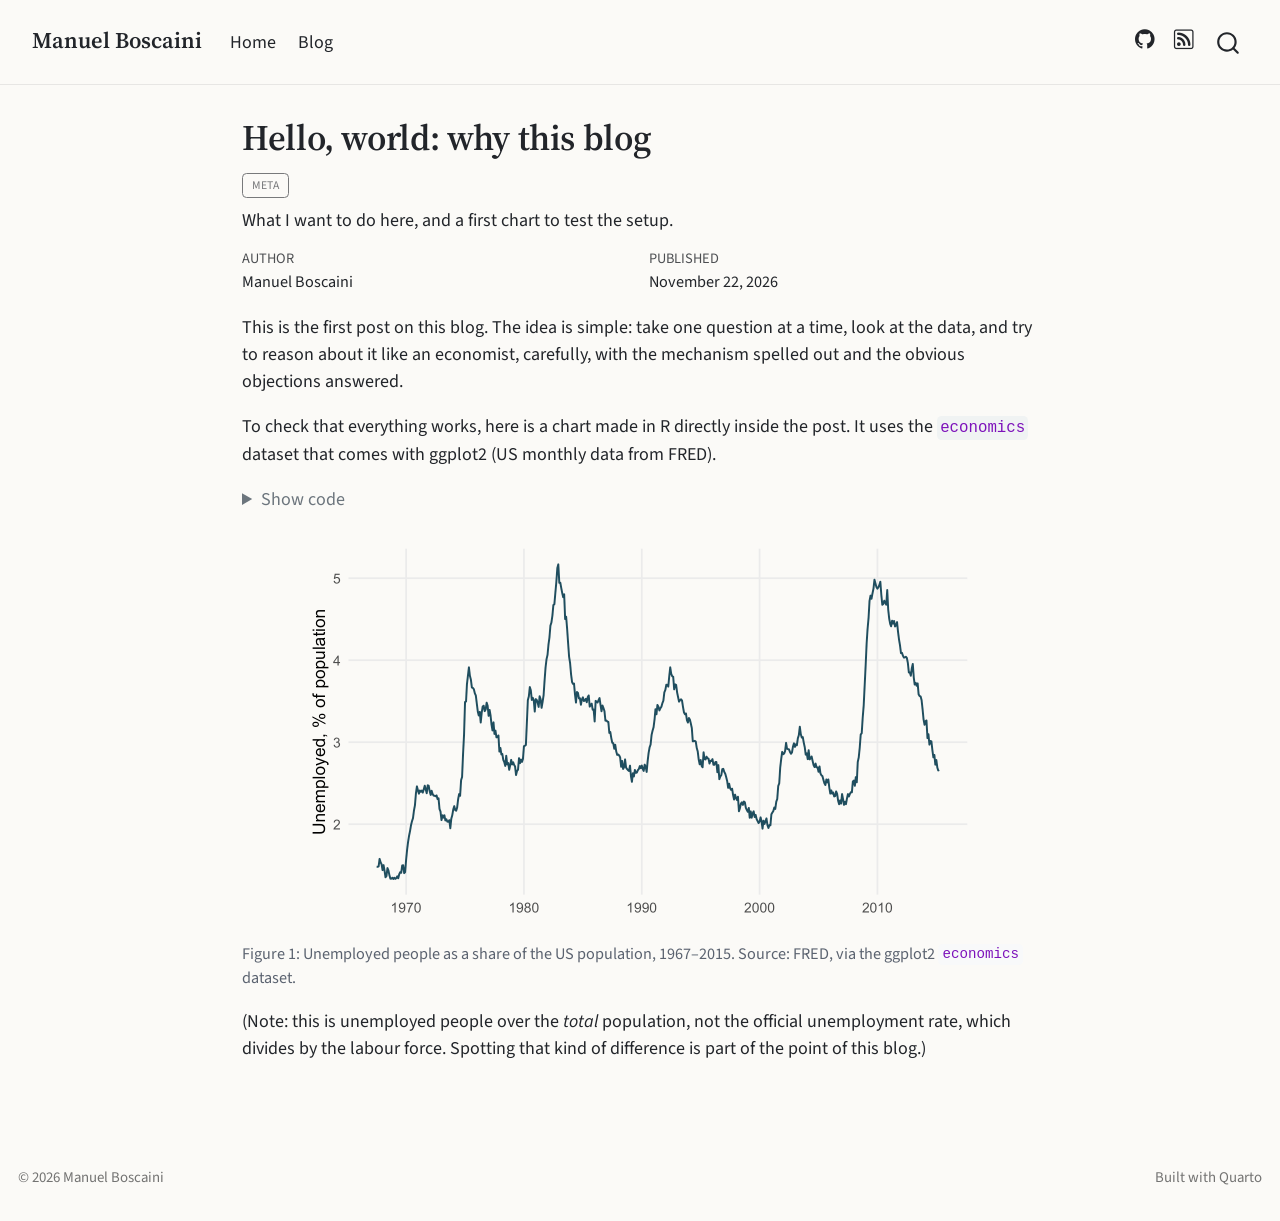
==== posts/2026-11-22-hello-world/index.html @ a225717d "Built site for gh-pages" ====
<!DOCTYPE html>
<html xmlns="http://www.w3.org/1999/xhtml" lang="en" xml:lang="en"><head>

<meta charset="utf-8">
<meta name="generator" content="quarto-1.10.19">

<meta name="viewport" content="width=device-width, initial-scale=1.0, user-scalable=yes">

<meta name="author" content="Manuel Boscaini">
<meta name="dcterms.date" content="2026-11-22">
<meta name="description" content="What I want to do here, and a first chart to test the setup.">

<title>Hello, world: why this blog – Manuel Boscaini</title>
<style>
/* Default styles provided by pandoc.
** See https://pandoc.org/MANUAL.html#variables-for-html for config info.
*/
span.smallcaps{font-variant: small-caps;}
div.columns{display: flex; gap: 1.5em;}
div.column{flex: auto;}
@media screen {
div.columns{gap: min(4vw, 1.5em);}
div.column{overflow-x: auto;}
}
div.hanging-indent{margin-left: 1.5em; text-indent: -1.5em;}
ul.task-list{list-style: none;}
ul.task-list li input[type="checkbox"] {
  width: 0.8em;
  margin: 0 0.8em 0.2em -1em; /* quarto-specific, see https://github.com/quarto-dev/quarto-cli/issues/4556 */ 
  vertical-align: middle;
}
/* CSS for syntax highlighting */
html { -webkit-text-size-adjust: 100%; }
pre > code.sourceCode { white-space: pre; position: relative; }
pre > code.sourceCode > span { display: inline-block; line-height: 1.25; }
pre > code.sourceCode > span:empty { height: 1.2em; }
.sourceCode { overflow: visible; }
code.sourceCode > span { color: inherit; text-decoration: inherit; }
div.sourceCode { margin: 1em 0; }
pre.sourceCode { margin: 0; }
@media screen {
div.sourceCode { overflow: auto; }
}
@media print {
pre > code.sourceCode { white-space: pre-wrap; }
pre > code.sourceCode > span { text-indent: -5em; padding-left: 5em; }
}
pre.numberSource code
  { counter-reset: source-line 0; }
pre.numberSource code > span
  { position: relative; left: -4em; counter-increment: source-line; }
pre.numberSource code > span > a:first-child::before
  { content: counter(source-line);
    position: relative; left: -1em; text-align: right; vertical-align: baseline;
    border: none; display: inline-block;
    -webkit-touch-callout: none; -webkit-user-select: none;
    -khtml-user-select: none; -moz-user-select: none;
    -ms-user-select: none; user-select: none;
    padding: 0 4px; width: 4em;
  }
pre.numberSource { margin-left: 3em;  padding-left: 4px; }
div.sourceCode
  {   }
@media screen {
pre > code.sourceCode > span > a:first-child::before { text-decoration: underline; }
}
</style>


<script src="../../site_libs/quarto-nav/quarto-nav.js"></script>
<script src="../../site_libs/quarto-nav/headroom.min.js"></script>
<script src="../../site_libs/clipboard/clipboard.min.js"></script>
<script src="../../site_libs/quarto-search/autocomplete.umd.js"></script>
<script src="../../site_libs/quarto-search/fuse.min.js"></script>
<script src="../../site_libs/quarto-search/quarto-search.js"></script>
<meta name="quarto:offset" content="../../">
<script src="../../site_libs/quarto-html/quarto.js" type="module"></script>
<script src="../../site_libs/quarto-html/tabsets/tabsets.js" type="module"></script>
<script src="../../site_libs/quarto-html/popper.min.js"></script>
<script src="../../site_libs/quarto-html/tippy.umd.min.js"></script>
<script src="../../site_libs/quarto-html/anchor.min.js"></script>
<link href="../../site_libs/quarto-html/tippy.css" rel="stylesheet">
<link href="../../site_libs/quarto-html/quarto-syntax-highlighting-bf27225e3a48a9273f3daa8f8e829971.css" rel="stylesheet" id="quarto-text-highlighting-styles">
<script src="../../site_libs/bootstrap/bootstrap.min.js"></script>
<link href="../../site_libs/bootstrap/bootstrap-icons.css" rel="stylesheet">
<link href="../../site_libs/bootstrap/bootstrap-cd6f0a469853a5acc274544da3fb5ddc.min.css" rel="stylesheet" append-hash="true" id="quarto-bootstrap" data-mode="light">
<script id="quarto-search-options" type="application/json">{
  "location": "navbar",
  "copy-button": false,
  "collapse-after": 3,
  "panel-placement": "end",
  "type": "overlay",
  "limit": 50,
  "keyboard-shortcut": [
    "f",
    "/",
    "s"
  ],
  "show-item-context": false,
  "language": {
    "search-no-results-text": "No results",
    "search-matching-documents-text": "matching documents",
    "search-copy-link-title": "Copy link to search",
    "search-hide-matches-text": "Hide additional matches",
    "search-more-match-text": "more match in this document",
    "search-more-matches-text": "more matches in this document",
    "search-clear-button-title": "Clear",
    "search-text-placeholder": "",
    "search-detached-cancel-button-title": "Cancel",
    "search-submit-button-title": "Submit",
    "search-label": "Search"
  }
}</script>
<style>html{ scroll-behavior: smooth; }</style>


</head>

<body class="nav-fixed fullcontent quarto-light">

<div id="quarto-search-results"></div>
  <header id="quarto-header" class="headroom fixed-top">
    <nav class="navbar navbar-expand-lg " data-bs-theme="dark">
      <div class="navbar-container container-fluid">
      <div class="navbar-brand-container mx-auto">
    <a class="navbar-brand" href="../../index.html">
    <span class="navbar-title">Manuel Boscaini</span>
    </a>
  </div>
            <div id="quarto-search" class="" title="Search"></div>
          <button class="navbar-toggler" type="button" data-bs-toggle="collapse" data-bs-target="#navbarCollapse" aria-controls="navbarCollapse" role="menu" aria-expanded="false" aria-label="Toggle navigation" onclick="if (window.quartoToggleHeadroom) { window.quartoToggleHeadroom(); }">
  <span class="navbar-toggler-icon"></span>
</button>
          <div class="collapse navbar-collapse" id="navbarCollapse">
            <ul class="navbar-nav navbar-nav-scroll me-auto">
  <li class="nav-item">
    <a class="nav-link" href="../../index.html"> 
<span class="menu-text">Home</span></a>
  </li>  
  <li class="nav-item">
    <a class="nav-link" href="../../blog.html"> 
<span class="menu-text">Blog</span></a>
  </li>  
</ul>
            <ul class="navbar-nav navbar-nav-scroll ms-auto">
  <li class="nav-item compact">
    <a class="nav-link" href="https://github.com/TUONOME"> <i class="bi bi-github" role="img" aria-label="GitHub">
</i> 
<span class="menu-text"></span></a>
  </li>  
  <li class="nav-item compact">
    <a class="nav-link" href="../../blog.xml"> <i class="bi bi-rss" role="img" aria-label="RSS feed">
</i> 
<span class="menu-text"></span></a>
  </li>  
</ul>
          </div> <!-- /navcollapse -->
            <div class="quarto-navbar-tools">
</div>
      </div> <!-- /container-fluid -->
    </nav>
</header>
<!-- content -->
<div id="quarto-content" class="quarto-container page-columns page-rows-contents page-layout-article page-navbar">
<!-- sidebar -->
<!-- margin-sidebar -->
    
<!-- main -->
<main class="content" id="quarto-document-content">

<header id="title-block-header" class="quarto-title-block default">
<div class="quarto-title">
<h1 class="title">Hello, world: why this blog</h1>
  <div class="quarto-categories">
    <div class="quarto-category">meta</div>
  </div>
  </div>

<div>
  <div class="description">
    What I want to do here, and a first chart to test the setup.
  </div>
</div>


<div class="quarto-title-meta">

    <div>
    <div class="quarto-title-meta-heading">Author</div>
    <div class="quarto-title-meta-contents">
             <p>Manuel Boscaini </p>
          </div>
  </div>
    
    <div>
    <div class="quarto-title-meta-heading">Published</div>
    <div class="quarto-title-meta-contents">
      <p class="date">November 22, 2026</p>
    </div>
  </div>
  
    
  </div>
  


</header>


<!--
Questo è il tuo primo post di prova: riscrivilo come vuoi, oppure cancellalo
quando pubblichi il primo post vero. Ogni post è una cartella dentro posts/
con un file index.qmd: copia questa cartella, cambia nome e data, e scrivi.
-->
<p>This is the first post on this blog. The idea is simple: take one question at a time, look at the data, and try to reason about it like an economist, carefully, with the mechanism spelled out and the obvious objections answered.</p>
<p>To check that everything works, here is a chart made in R directly inside the post. It uses the <code>economics</code> dataset that comes with ggplot2 (US monthly data from FRED).</p>
<div class="cell">
<details class="code-fold">
<summary>Show code</summary>
<div class="code-copy-outer-scaffold"><div class="sourceCode cell-code" id="cb1"><pre class="sourceCode r code-with-copy"><code class="sourceCode r"><span id="cb1-1"><a href="#cb1-1" aria-hidden="true" tabindex="-1"></a><span class="fu">library</span>(ggplot2)</span>
<span id="cb1-2"><a href="#cb1-2" aria-hidden="true" tabindex="-1"></a></span>
<span id="cb1-3"><a href="#cb1-3" aria-hidden="true" tabindex="-1"></a>economics<span class="sc">$</span>unemp_rate <span class="ot">&lt;-</span> economics<span class="sc">$</span>unemploy <span class="sc">/</span> economics<span class="sc">$</span>pop <span class="sc">*</span> <span class="dv">100</span></span>
<span id="cb1-4"><a href="#cb1-4" aria-hidden="true" tabindex="-1"></a></span>
<span id="cb1-5"><a href="#cb1-5" aria-hidden="true" tabindex="-1"></a><span class="fu">ggplot</span>(economics, <span class="fu">aes</span>(<span class="at">x =</span> date, <span class="at">y =</span> unemp_rate)) <span class="sc">+</span></span>
<span id="cb1-6"><a href="#cb1-6" aria-hidden="true" tabindex="-1"></a>  <span class="fu">geom_line</span>(<span class="at">colour =</span> <span class="st">"#1f4e5f"</span>, <span class="at">linewidth =</span> <span class="fl">0.7</span>) <span class="sc">+</span></span>
<span id="cb1-7"><a href="#cb1-7" aria-hidden="true" tabindex="-1"></a>  <span class="fu">labs</span>(<span class="at">x =</span> <span class="cn">NULL</span>, <span class="at">y =</span> <span class="st">"Unemployed, % of population"</span>) <span class="sc">+</span></span>
<span id="cb1-8"><a href="#cb1-8" aria-hidden="true" tabindex="-1"></a>  <span class="fu">theme_minimal</span>(<span class="at">base_size =</span> <span class="dv">13</span>) <span class="sc">+</span></span>
<span id="cb1-9"><a href="#cb1-9" aria-hidden="true" tabindex="-1"></a>  <span class="fu">theme</span>(<span class="at">panel.grid.minor =</span> <span class="fu">element_blank</span>(),</span>
<span id="cb1-10"><a href="#cb1-10" aria-hidden="true" tabindex="-1"></a>        <span class="at">plot.background =</span> <span class="fu">element_rect</span>(<span class="at">fill =</span> <span class="st">"#fbfaf7"</span>, <span class="at">colour =</span> <span class="cn">NA</span>))</span></code></pre></div><button title="Copy to Clipboard" class="code-copy-button"><i class="bi"></i></button></div>
</details>
<div class="cell-output-display">
<div id="fig-unemployment" class="quarto-float quarto-figure quarto-figure-center anchored">
<figure class="quarto-float quarto-float-fig figure">
<div aria-describedby="fig-unemployment-caption-0ceaefa1-69ba-4598-a22c-09a6ac19f8ca">
<img src="index_files/figure-html/fig-unemployment-1.png" class="img-fluid figure-img" width="672">
</div>
<figcaption class="quarto-float-caption-bottom quarto-float-caption quarto-float-fig" id="fig-unemployment-caption-0ceaefa1-69ba-4598-a22c-09a6ac19f8ca">
Figure&nbsp;1: Unemployed people as a share of the US population, 1967–2015. Source: FRED, via the ggplot2 <code>economics</code> dataset.
</figcaption>
</figure>
</div>
</div>
</div>
<p>(Note: this is unemployed people over the <em>total</em> population, not the official unemployment rate, which divides by the labour force. Spotting that kind of difference is part of the point of this blog.)</p>



</main> <!-- /main -->
<script id="quarto-html-after-body" type="application/javascript">
  window.document.addEventListener("DOMContentLoaded", function (event) {
    const icon = "";
    const anchorJS = new window.AnchorJS();
    anchorJS.options = {
      placement: 'right',
      icon: icon
    };
    anchorJS.add('.anchored');
    const isCodeAnnotation = (el) => {
      for (const clz of el.classList) {
        if (clz.startsWith('code-annotation-')) {                     
          return true;
        }
      }
      return false;
    }
    const onCopySuccess = function(e) {
      // button target
      const button = e.trigger;
      // don't keep focus
      button.blur();
      // flash "checked"
      button.classList.add('code-copy-button-checked');
      var currentTitle = button.getAttribute("title");
      button.setAttribute("title", "Copied!");
      let tooltip;
      if (window.bootstrap) {
        button.setAttribute("data-bs-toggle", "tooltip");
        button.setAttribute("data-bs-placement", "left");
        button.setAttribute("data-bs-title", "Copied!");
        tooltip = new bootstrap.Tooltip(button, 
          { trigger: "manual", 
            customClass: "code-copy-button-tooltip",
            offset: [0, -8]});
        tooltip.show();    
      }
      setTimeout(function() {
        if (tooltip) {
          tooltip.hide();
          button.removeAttribute("data-bs-title");
          button.removeAttribute("data-bs-toggle");
          button.removeAttribute("data-bs-placement");
        }
        button.setAttribute("title", currentTitle);
        button.classList.remove('code-copy-button-checked');
      }, 1000);
      // clear code selection
      e.clearSelection();
    }
    const getTextToCopy = function(trigger) {
      const outerScaffold = trigger.parentElement.cloneNode(true);
      const codeEl = outerScaffold.querySelector('code');
      for (const childEl of codeEl.children) {
        if (isCodeAnnotation(childEl)) {
          childEl.remove();
        }
      }
      return codeEl.innerText;
    }
    const clipboard = new window.ClipboardJS('.code-copy-button:not([data-in-quarto-modal])', {
      text: getTextToCopy
    });
    clipboard.on('success', onCopySuccess);
    if (window.document.getElementById('quarto-embedded-source-code-modal')) {
      const clipboardModal = new window.ClipboardJS('.code-copy-button[data-in-quarto-modal]', {
        text: getTextToCopy,
        container: window.document.getElementById('quarto-embedded-source-code-modal')
      });
      clipboardModal.on('success', onCopySuccess);
    }
      var localhostRegex = new RegExp(/^(?:http|https):\/\/localhost\:?[0-9]*\//);
      var mailtoRegex = new RegExp(/^mailto:/);
        var filterRegex = new RegExp("https:\/\/TUONOME\.github\.io");
      var isInternal = (href) => {
          return filterRegex.test(href) || localhostRegex.test(href) || mailtoRegex.test(href);
      }
      // Inspect non-navigation links and adorn them if external
     var links = window.document.querySelectorAll('a[href]:not(.nav-link):not(.navbar-brand):not(.toc-action):not(.sidebar-link):not(.sidebar-item-toggle):not(.pagination-link):not(.no-external):not([aria-hidden]):not(.dropdown-item):not(.quarto-navigation-tool):not(.about-link)');
      for (var i=0; i<links.length; i++) {
        const link = links[i];
        if (!isInternal(link.href)) {
          // undo the damage that might have been done by quarto-nav.js in the case of
          // links that we want to consider external
          if (link.dataset.originalHref !== undefined) {
            link.href = link.dataset.originalHref;
          }
            // target, if specified
            link.setAttribute("target", "_blank");
            if (link.getAttribute("rel") === null) {
              link.setAttribute("rel", "noopener");
            }
        }
      }
    function tippyHover(el, contentFn, onTriggerFn, onUntriggerFn) {
      const config = {
        allowHTML: true,
        maxWidth: 500,
        delay: 100,
        arrow: false,
        appendTo: function(el) {
            return el.parentElement;
        },
        interactive: true,
        interactiveBorder: 10,
        theme: 'quarto',
        placement: 'bottom-start',
      };
      if (contentFn) {
        config.content = contentFn;
      }
      if (onTriggerFn) {
        config.onTrigger = onTriggerFn;
      }
      if (onUntriggerFn) {
        config.onUntrigger = onUntriggerFn;
      }
      window.tippy(el, config); 
    }
    const noterefs = window.document.querySelectorAll('a[role="doc-noteref"]');
    for (var i=0; i<noterefs.length; i++) {
      const ref = noterefs[i];
      tippyHover(ref, function() {
        // use id or data attribute instead here
        let href = ref.getAttribute('data-footnote-href') || ref.getAttribute('href');
        try { href = new URL(href).hash; } catch {}
        const id = href.replace(/^#\/?/, "");
        const note = window.document.getElementById(id);
        if (note) {
          return note.innerHTML;
        } else {
          return "";
        }
      });
    }
    const xrefs = window.document.querySelectorAll('a.quarto-xref');
    const processXRef = (id, note) => {
      // Strip column container classes
      const stripColumnClz = (el) => {
        el.classList.remove("page-full", "page-columns");
        if (el.children) {
          for (const child of el.children) {
            stripColumnClz(child);
          }
        }
      }
      stripColumnClz(note)
      if (id === null || id.startsWith('sec-')) {
        // Special case sections, only their first couple elements
        const container = document.createElement("div");
        if (note.children && note.children.length > 2) {
          container.appendChild(note.children[0].cloneNode(true));
          for (let i = 1; i < note.children.length; i++) {
            const child = note.children[i];
            if (child.tagName === "P" && child.innerText === "") {
              continue;
            } else {
              container.appendChild(child.cloneNode(true));
              break;
            }
          }
          if (window.Quarto?.typesetMath) {
            window.Quarto.typesetMath(container);
          }
          return container.innerHTML
        } else {
          if (window.Quarto?.typesetMath) {
            window.Quarto.typesetMath(note);
          }
          return note.innerHTML;
        }
      } else {
        // Remove any anchor links if they are present
        const anchorLink = note.querySelector('a.anchorjs-link');
        if (anchorLink) {
          anchorLink.remove();
        }
        if (window.Quarto?.typesetMath) {
          window.Quarto.typesetMath(note);
        }
        if (note.classList.contains("callout")) {
          return note.outerHTML;
        } else {
          return note.innerHTML;
        }
      }
    }
    for (var i=0; i<xrefs.length; i++) {
      const xref = xrefs[i];
      tippyHover(xref, undefined, function(instance) {
        instance.disable();
        let url = xref.getAttribute('href');
        let hash = undefined; 
        if (url.startsWith('#')) {
          hash = url;
        } else {
          try { hash = new URL(url).hash; } catch {}
        }
        if (hash) {
          const id = hash.replace(/^#\/?/, "");
          const note = window.document.getElementById(id);
          if (note !== null) {
            try {
              const html = processXRef(id, note.cloneNode(true));
              instance.setContent(html);
            } finally {
              instance.enable();
              instance.show();
            }
          } else {
            // See if we can fetch this
            fetch(url.split('#')[0])
            .then(res => res.text())
            .then(html => {
              const parser = new DOMParser();
              const htmlDoc = parser.parseFromString(html, "text/html");
              const note = htmlDoc.getElementById(id);
              if (note !== null) {
                const html = processXRef(id, note);
                instance.setContent(html);
              } 
            }).finally(() => {
              instance.enable();
              instance.show();
            });
          }
        } else {
          // See if we can fetch a full url (with no hash to target)
          // This is a special case and we should probably do some content thinning / targeting
          fetch(url)
          .then(res => res.text())
          .then(html => {
            const parser = new DOMParser();
            const htmlDoc = parser.parseFromString(html, "text/html");
            const note = htmlDoc.querySelector('main.content');
            if (note !== null) {
              // This should only happen for chapter cross references
              // (since there is no id in the URL)
              // remove the first header
              if (note.children.length > 0 && note.children[0].tagName === "HEADER") {
                note.children[0].remove();
              }
              const html = processXRef(null, note);
              instance.setContent(html);
            } 
          }).finally(() => {
            instance.enable();
            instance.show();
          });
        }
      }, function(instance) {
      });
    }
        let selectedAnnoteEl;
        const selectorForAnnotation = ( cell, annotation) => {
          let cellAttr = 'data-code-cell="' + cell + '"';
          let lineAttr = 'data-code-annotation="' +  annotation + '"';
          const selector = 'span[' + cellAttr + '][' + lineAttr + ']';
          return selector;
        }
        const selectCodeLines = (annoteEl) => {
          const doc = window.document;
          const targetCell = annoteEl.getAttribute("data-target-cell");
          const targetAnnotation = annoteEl.getAttribute("data-target-annotation");
          const annoteSpan = window.document.querySelector(selectorForAnnotation(targetCell, targetAnnotation));
          const lines = annoteSpan.getAttribute("data-code-lines").split(",");
          const lineIds = lines.map((line) => {
            return targetCell + "-" + line;
          })
          let top = null;
          let height = null;
          let parent = null;
          if (lineIds.length > 0) {
              //compute the position of the single el (top and bottom and make a div)
              const el = window.document.getElementById(lineIds[0]);
              top = el.offsetTop;
              height = el.offsetHeight;
              parent = el.parentElement.parentElement;
            if (lineIds.length > 1) {
              const lastEl = window.document.getElementById(lineIds[lineIds.length - 1]);
              const bottom = lastEl.offsetTop + lastEl.offsetHeight;
              height = bottom - top;
            }
            if (top !== null && height !== null && parent !== null) {
              // cook up a div (if necessary) and position it 
              let div = window.document.getElementById("code-annotation-line-highlight");
              if (div === null) {
                div = window.document.createElement("div");
                div.setAttribute("id", "code-annotation-line-highlight");
                div.style.position = 'absolute';
                parent.appendChild(div);
              }
              div.style.top = top - 2 + "px";
              div.style.height = height + 4 + "px";
              div.style.left = 0;
              let gutterDiv = window.document.getElementById("code-annotation-line-highlight-gutter");
              if (gutterDiv === null) {
                gutterDiv = window.document.createElement("div");
                gutterDiv.setAttribute("id", "code-annotation-line-highlight-gutter");
                gutterDiv.style.position = 'absolute';
                const codeCell = window.document.getElementById(targetCell);
                const gutter = codeCell.querySelector('.code-annotation-gutter');
                gutter.appendChild(gutterDiv);
              }
              gutterDiv.style.top = top - 2 + "px";
              gutterDiv.style.height = height + 4 + "px";
            }
            selectedAnnoteEl = annoteEl;
          }
        };
        const unselectCodeLines = () => {
          const elementsIds = ["code-annotation-line-highlight", "code-annotation-line-highlight-gutter"];
          elementsIds.forEach((elId) => {
            const div = window.document.getElementById(elId);
            if (div) {
              div.remove();
            }
          });
          selectedAnnoteEl = undefined;
        };
          // Handle positioning of the toggle
      window.addEventListener(
        "resize",
        throttle(() => {
          elRect = undefined;
          if (selectedAnnoteEl) {
            selectCodeLines(selectedAnnoteEl);
          }
        }, 10)
      );
      function throttle(fn, ms) {
      let throttle = false;
      let timer;
        return (...args) => {
          if(!throttle) { // first call gets through
              fn.apply(this, args);
              throttle = true;
          } else { // all the others get throttled
              if(timer) clearTimeout(timer); // cancel #2
              timer = setTimeout(() => {
                fn.apply(this, args);
                timer = throttle = false;
              }, ms);
          }
        };
      }
        // Attach click handler to the DT
        const annoteDls = window.document.querySelectorAll('dt[data-target-cell]');
        for (const annoteDlNode of annoteDls) {
          annoteDlNode.addEventListener('click', (event) => {
            const clickedEl = event.target;
            if (clickedEl !== selectedAnnoteEl) {
              unselectCodeLines();
              const activeEl = window.document.querySelector('dt[data-target-cell].code-annotation-active');
              if (activeEl) {
                activeEl.classList.remove('code-annotation-active');
              }
              selectCodeLines(clickedEl);
              clickedEl.classList.add('code-annotation-active');
            } else {
              // Unselect the line
              unselectCodeLines();
              clickedEl.classList.remove('code-annotation-active');
            }
          });
        }
    const findCites = (el) => {
      const parentEl = el.parentElement;
      if (parentEl) {
        const cites = parentEl.dataset.cites;
        if (cites) {
          return {
            el,
            cites: cites.split(' ')
          };
        } else {
          return findCites(el.parentElement)
        }
      } else {
        return undefined;
      }
    };
    var bibliorefs = window.document.querySelectorAll('a[role="doc-biblioref"]');
    for (var i=0; i<bibliorefs.length; i++) {
      const ref = bibliorefs[i];
      const citeInfo = findCites(ref);
      if (citeInfo) {
        tippyHover(citeInfo.el, function() {
          var popup = window.document.createElement('div');
          citeInfo.cites.forEach(function(cite) {
            var citeDiv = window.document.createElement('div');
            citeDiv.classList.add('hanging-indent');
            citeDiv.classList.add('csl-entry');
            var biblioDiv = window.document.getElementById('ref-' + cite);
            if (biblioDiv) {
              citeDiv.innerHTML = biblioDiv.innerHTML;
            }
            popup.appendChild(citeDiv);
          });
          return popup.innerHTML;
        });
      }
    }
  });
  </script>
</div> <!-- /content -->
<footer class="footer">
  <div class="nav-footer">
    <div class="nav-footer-left">
<p>© 2026 Manuel Boscaini</p>
</div>   
    <div class="nav-footer-center">
      &nbsp;
    </div>
    <div class="nav-footer-right">
<p>Built with <a href="https://quarto.org">Quarto</a></p>
</div>
  </div>
</footer>




<script src="../../site_libs/quarto-html/zenscroll-min.js"></script>
</body></html>
---- site_libs/quarto-html/tippy.css ----
.tippy-box[data-animation=fade][data-state=hidden]{opacity:0}[data-tippy-root]{max-width:calc(100vw - 10px)}.tippy-box{position:relative;background-color:#333;color:#fff;border-radius:4px;font-size:14px;line-height:1.4;white-space:normal;outline:0;transition-property:transform,visibility,opacity}.tippy-box[data-placement^=top]>.tippy-arrow{bottom:0}.tippy-box[data-placement^=top]>.tippy-arrow:before{bottom:-7px;left:0;border-width:8px 8px 0;border-top-color:initial;transform-origin:center top}.tippy-box[data-placement^=bottom]>.tippy-arrow{top:0}.tippy-box[data-placement^=bottom]>.tippy-arrow:before{top:-7px;left:0;border-width:0 8px 8px;border-bottom-color:initial;transform-origin:center bottom}.tippy-box[data-placement^=left]>.tippy-arrow{right:0}.tippy-box[data-placement^=left]>.tippy-arrow:before{border-width:8px 0 8px 8px;border-left-color:initial;right:-7px;transform-origin:center left}.tippy-box[data-placement^=right]>.tippy-arrow{left:0}.tippy-box[data-placement^=right]>.tippy-arrow:before{left:-7px;border-width:8px 8px 8px 0;border-right-color:initial;transform-origin:center right}.tippy-box[data-inertia][data-state=visible]{transition-timing-function:cubic-bezier(.54,1.5,.38,1.11)}.tippy-arrow{width:16px;height:16px;color:#333}.tippy-arrow:before{content:"";position:absolute;border-color:transparent;border-style:solid}.tippy-content{position:relative;padding:5px 9px;z-index:1}
---- site_libs/quarto-html/quarto-syntax-highlighting-bf27225e3a48a9273f3daa8f8e829971.css ----
/* quarto syntax highlight colors */
:root {
  --quarto-hl-ot-color: #003B4F;
  --quarto-hl-at-color: #657422;
  --quarto-hl-ss-color: #20794D;
  --quarto-hl-an-color: #5E5E5E;
  --quarto-hl-fu-color: #4758AB;
  --quarto-hl-st-color: #20794D;
  --quarto-hl-cf-color: #003B4F;
  --quarto-hl-op-color: #5E5E5E;
  --quarto-hl-er-color: #AD0000;
  --quarto-hl-bn-color: #AD0000;
  --quarto-hl-al-color: #AD0000;
  --quarto-hl-va-color: #111111;
  --quarto-hl-bu-color: inherit;
  --quarto-hl-ex-color: inherit;
  --quarto-hl-pp-color: #AD0000;
  --quarto-hl-in-color: #5E5E5E;
  --quarto-hl-vs-color: #20794D;
  --quarto-hl-wa-color: #5E5E5E;
  --quarto-hl-do-color: #5E5E5E;
  --quarto-hl-im-color: #00769E;
  --quarto-hl-ch-color: #20794D;
  --quarto-hl-dt-color: #AD0000;
  --quarto-hl-fl-color: #AD0000;
  --quarto-hl-co-color: #5E5E5E;
  --quarto-hl-cv-color: #5E5E5E;
  --quarto-hl-cn-color: #8f5902;
  --quarto-hl-sc-color: #5E5E5E;
  --quarto-hl-dv-color: #AD0000;
  --quarto-hl-kw-color: #003B4F;
}

/* other quarto variables */
:root {
  --quarto-font-monospace: SFMono-Regular, Menlo, Monaco, Consolas, "Liberation Mono", "Courier New", monospace;
}

/* syntax highlight based on Pandoc's rules */
pre > code.sourceCode > span {
  color: #003B4F;
}

code.sourceCode > span {
  color: #003B4F;
}

div.sourceCode,
div.sourceCode pre.sourceCode {
  color: #003B4F;
}

/* Normal */
code span {
  color: #003B4F;
}

/* Alert */
code span.al {
  color: #AD0000;
  font-style: inherit;
}

/* Annotation */
code span.an {
  color: #5E5E5E;
  font-style: inherit;
}

/* Attribute */
code span.at {
  color: #657422;
  font-style: inherit;
}

/* BaseN */
code span.bn {
  color: #AD0000;
  font-style: inherit;
}

/* BuiltIn */
code span.bu {
  font-style: inherit;
}

/* ControlFlow */
code span.cf {
  color: #003B4F;
  font-weight: bold;
  font-style: inherit;
}

/* Char */
code span.ch {
  color: #20794D;
  font-style: inherit;
}

/* Constant */
code span.cn {
  color: #8f5902;
  font-style: inherit;
}

/* Comment */
code span.co {
  color: #5E5E5E;
  font-style: inherit;
}

/* CommentVar */
code span.cv {
  color: #5E5E5E;
  font-style: italic;
}

/* Documentation */
code span.do {
  color: #5E5E5E;
  font-style: italic;
}

/* DataType */
code span.dt {
  color: #AD0000;
  font-style: inherit;
}

/* DecVal */
code span.dv {
  color: #AD0000;
  font-style: inherit;
}

/* Error */
code span.er {
  color: #AD0000;
  font-style: inherit;
}

/* Extension */
code span.ex {
  font-style: inherit;
}

/* Float */
code span.fl {
  color: #AD0000;
  font-style: inherit;
}

/* Function */
code span.fu {
  color: #4758AB;
  font-style: inherit;
}

/* Import */
code span.im {
  color: #00769E;
  font-style: inherit;
}

/* Information */
code span.in {
  color: #5E5E5E;
  font-style: inherit;
}

/* Keyword */
code span.kw {
  color: #003B4F;
  font-weight: bold;
  font-style: inherit;
}

/* Operator */
code span.op {
  color: #5E5E5E;
  font-style: inherit;
}

/* Other */
code span.ot {
  color: #003B4F;
  font-style: inherit;
}

/* Preprocessor */
code span.pp {
  color: #AD0000;
  font-style: inherit;
}

/* SpecialChar */
code span.sc {
  color: #5E5E5E;
  font-style: inherit;
}

/* SpecialString */
code span.ss {
  color: #20794D;
  font-style: inherit;
}

/* String */
code span.st {
  color: #20794D;
  font-style: inherit;
}

/* Variable */
code span.va {
  color: #111111;
  font-style: inherit;
}

/* VerbatimString */
code span.vs {
  color: #20794D;
  font-style: inherit;
}

/* Warning */
code span.wa {
  color: #5E5E5E;
  font-style: italic;
}

.prevent-inlining {
  content: "</";
}

/*# sourceMappingURL=8be38f48d34c45af72792cbd699585e7.css.map */
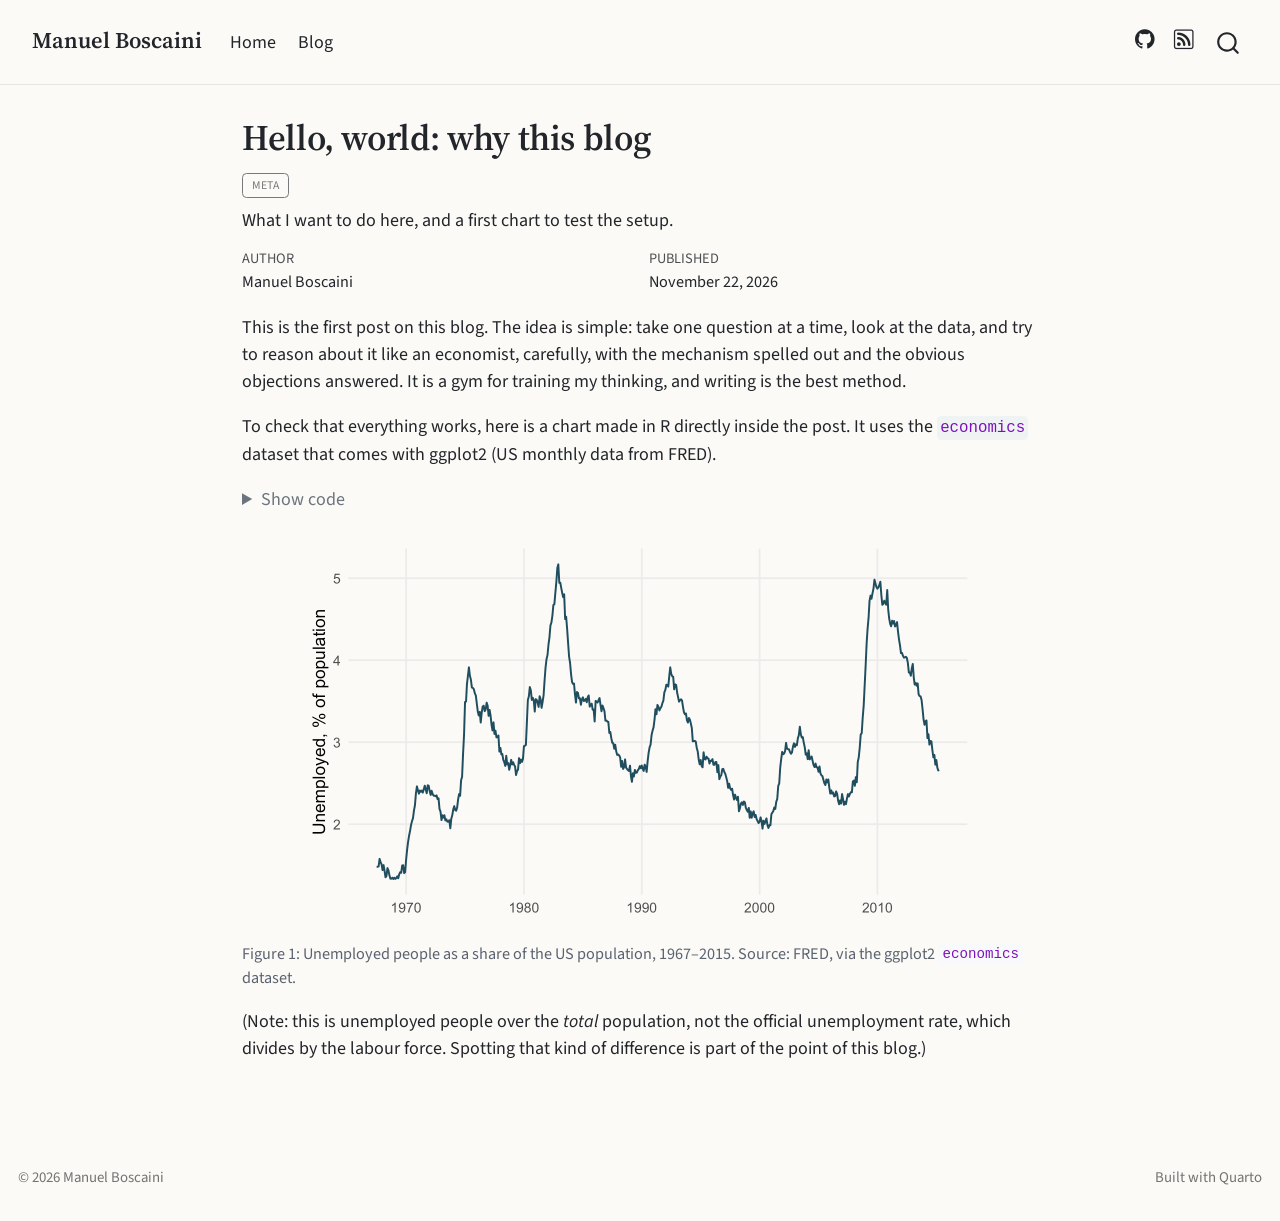
==== commit a0f1eb00: "Built site for gh-pages" ====
--- a/posts/2026-11-22-hello-world/index.html
+++ b/posts/2026-11-22-hello-world/index.html
@@ -212,7 +212,7 @@
 quando pubblichi il primo post vero. Ogni post è una cartella dentro posts/
 con un file index.qmd: copia questa cartella, cambia nome e data, e scrivi.
 -->
-<p>This is the first post on this blog. The idea is simple: take one question at a time, look at the data, and try to reason about it like an economist, carefully, with the mechanism spelled out and the obvious objections answered.</p>
+<p>This is the first post on this blog. The idea is simple: take one question at a time, look at the data, and try to reason about it like an economist, carefully, with the mechanism spelled out and the obvious objections answered. It is a gym for training my thinking, and writing is the best method.</p>
 <p>To check that everything works, here is a chart made in R directly inside the post. It uses the <code>economics</code> dataset that comes with ggplot2 (US monthly data from FRED).</p>
 <div class="cell">
 <details class="code-fold">
